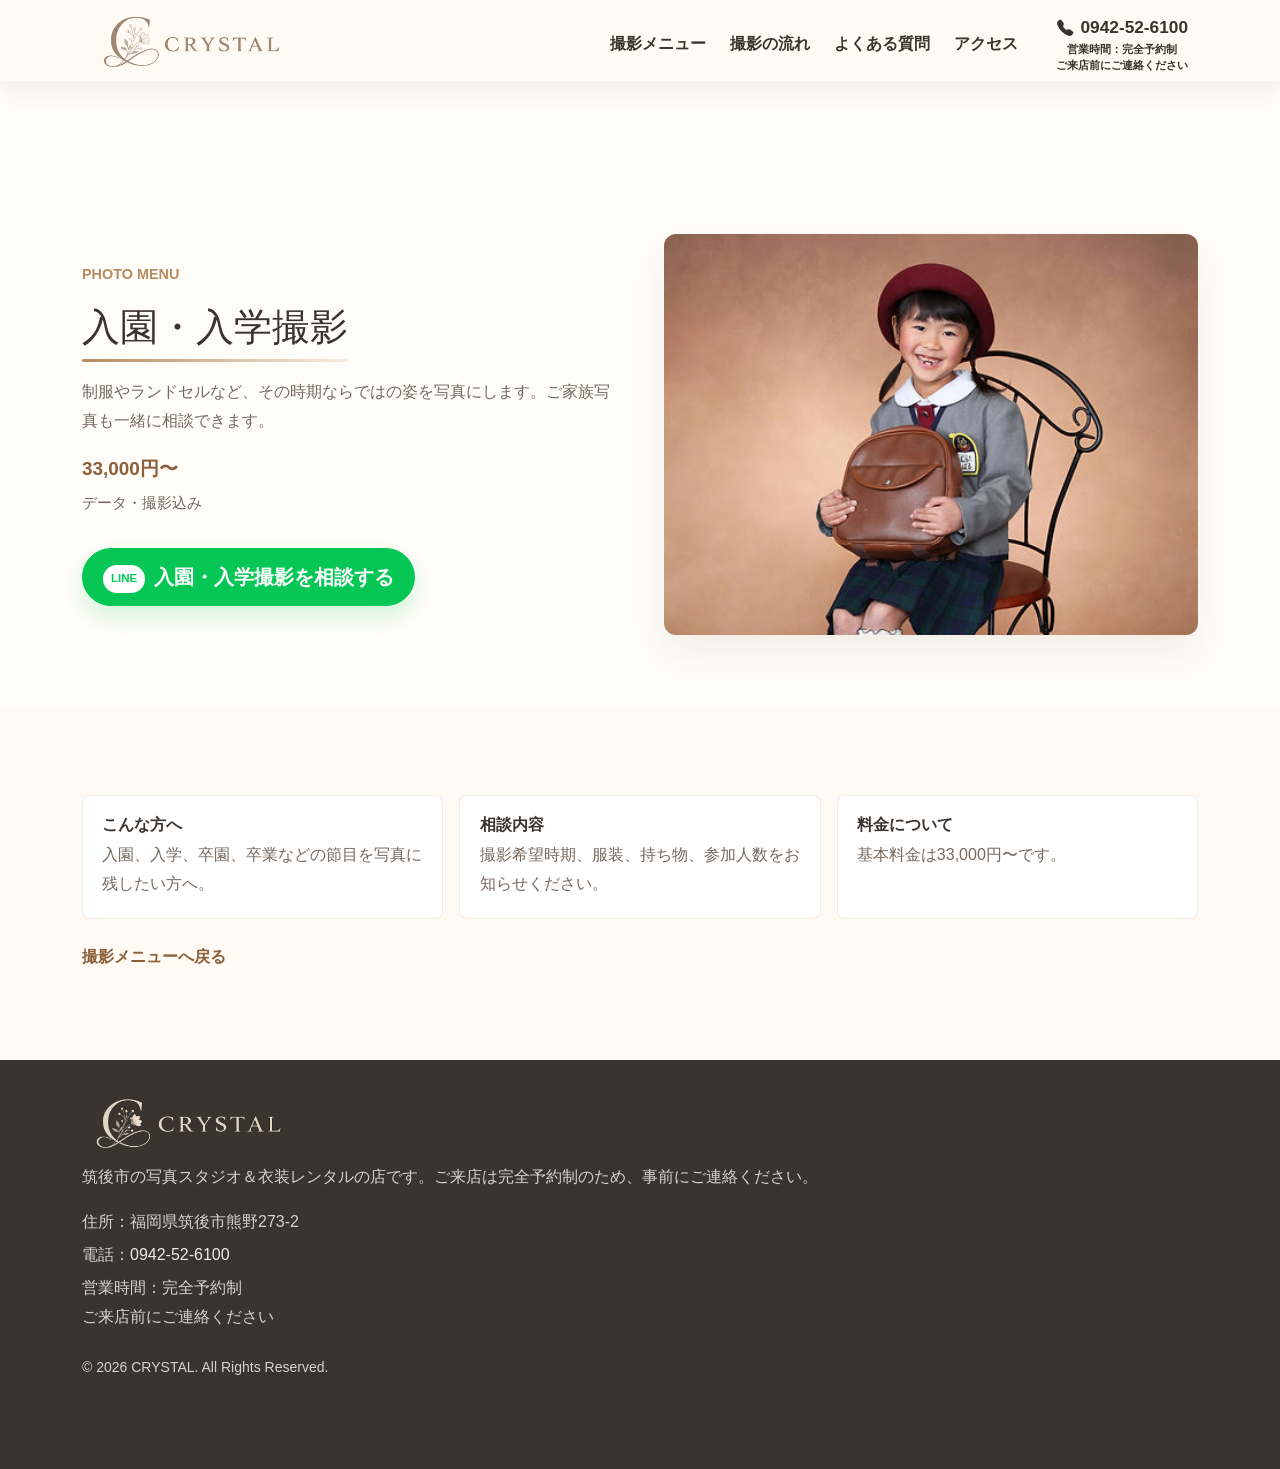
==== entrance.html @ 39756f10 "撮影メニュー子ページとナビゲーションを追加 撮影メニュー7種の仮子ページを追加し、各ページにフッターを設置。  PCでは撮影メニューhover時にサブメニューを表示し、別nav hoverまで表示を維" ====
<!doctype html>
<html lang="ja">

<head>
  <meta charset="utf-8">
  <meta name="viewport" content="width=device-width, initial-scale=1">
  <title>入園・入学撮影｜CRYSTAL</title>
  <meta name="description" content="CRYSTALの入園・入学撮影ページです。制服やランドセル姿の記念撮影についてLINEから相談できます。">
  <link rel="icon" type="image/png" href="images/favicon.png">
  <link rel="apple-touch-icon" href="images/favicon.png">
  <link href="https://cdn.jsdelivr.net/npm/bootstrap@5.3.3/dist/css/bootstrap.min.css" rel="stylesheet">
  <link href="https://cdn.jsdelivr.net/npm/bootstrap-icons@1.11.3/font/bootstrap-icons.min.css" rel="stylesheet">
  <link href="css/style.css" rel="stylesheet">
</head>

<body id="top">
  <header class="sticky-top">
    <nav class="navbar navbar-expand-lg" aria-label="主要ナビゲーション">
      <div class="container">
        <a class="navbar-brand" href="index.html#top" aria-label="CRYSTAL TOP">
          <img class="site-logo site-logo-header" src="images/header_logo.png" alt="CRYSTAL">
        </a>
        <button class="navbar-toggler" type="button" data-bs-target="#mainNav" aria-controls="mainNav"
          aria-expanded="false" aria-label="ナビゲーションを開く">
          <span class="navbar-toggler-icon"></span>
        </button>
        <div class="collapse navbar-collapse" id="mainNav">
          <ul class="navbar-nav ms-auto align-items-lg-center gap-lg-2">
            <li class="nav-item nav-has-submenu">
              <a class="nav-link nav-submenu-toggle" href="index.html#menu" aria-haspopup="true" aria-expanded="false"
                aria-controls="photoMenuSubnav"><span class="nav-submenu-icon" aria-hidden="true">▶︎</span>撮影メニュー</a>
              <ul class="nav-submenu" id="photoMenuSubnav" aria-label="撮影メニュー詳細">
                <li><a href="shichigosan.html">七五三</a></li>
                <li><a href="seijin.html">成人式</a></li>
                <li><a href="family.html">家族写真</a></li>
                <li><a href="maternity-newborn.html">マタニティ・ニューボーン</a></li>
                <li><a href="omiyamairi.html">お宮参り</a></li>
                <li><a href="entrance.html">入園・入学</a></li>
                <li><a href="profile.html">プロフィール</a></li>
              </ul>
            </li>
            <li class="nav-item"><a class="nav-link" href="index.html#flow">撮影の流れ</a></li>
            <li class="nav-item"><a class="nav-link" href="index.html#faq">よくある質問</a></li>
            <li class="nav-item"><a class="nav-link" href="index.html#access">アクセス</a></li>
            <li class="nav-item nav-mobile-cta nav-instagram"><a class="nav-link mobile-nav-button" href="https://www.instagram.com/"
                target="_blank" rel="noopener"><i class="bi bi-instagram" aria-hidden="true"></i><span
                  class="fixed-cta-text"><span class="fixed-cta-label">インスタグラム</span><span
                    class="fixed-cta-action">フォローする</span></span></a></li>
            <li class="nav-item nav-mobile-cta nav-line"><a class="nav-link mobile-nav-button"
                href="https://line.me/R/ti/p/@sample" target="_blank" rel="noopener"><i class="bi bi-line"
                  aria-hidden="true"></i><span class="fixed-cta-text"><span class="fixed-cta-label">LINE</span><span
                    class="fixed-cta-action">チャットで相談する</span></span></a></li>
            <li class="nav-item nav-phone-wrap">
              <a class="nav-link nav-phone" href="tel:0942526100"><i class="bi bi-telephone-fill phone-icon"
                  aria-hidden="true"></i>0942-52-6100</a>
              <span class="nav-hours">営業時間：完全予約制<br>ご来店前にご連絡ください</span>
            </li>
          </ul>
        </div>
      </div>
    </nav>
  </header>
  <main><section class="page-hero"><div class="container"><div class="row g-5 align-items-center"><div class="col-lg-6"><p class="eyebrow">PHOTO MENU</p><h1 class="section-title">入園・入学撮影</h1><p class="lead-text">制服やランドセルなど、その時期ならではの姿を写真にします。ご家族写真も一緒に相談できます。</p><p class="plan-price">33,000円〜</p><p class="plan-note">データ・撮影込み</p><a class="btn btn-line btn-lg mt-3" href="https://line.me/R/ti/p/@sample" target="_blank" rel="noopener"><span class="line-mark">LINE</span>入園・入学撮影を相談する</a></div><div class="col-lg-6"><img class="page-hero-image" src="images/入学.jpg" alt="入園・入学撮影のイメージ" loading="eager"></div></div></div></section><section class="section"><div class="container"><div class="page-summary"><article class="page-summary-card"><h2>こんな方へ</h2><p>入園、入学、卒園、卒業などの節目を写真に残したい方へ。</p></article><article class="page-summary-card"><h2>相談内容</h2><p>撮影希望時期、服装、持ち物、参加人数をお知らせください。</p></article><article class="page-summary-card"><h2>料金について</h2><p>基本料金は33,000円〜です。</p></article></div><a class="page-back-link" href="index.html#menu">撮影メニューへ戻る</a></div></section></main>
  <footer class="footer" aria-labelledby="footer-heading">
    <div class="container">
      <div class="footer-info">
        <h2 id="footer-heading" class="h3 footer-brand"><img class="site-logo site-logo-footer" src="images/footer_logo.png" alt="CRYSTAL"></h2>
        <p>筑後市の写真スタジオ＆衣装レンタルの店です。ご来店は完全予約制のため、事前にご連絡ください。</p>
        <p class="mb-1">住所：福岡県筑後市熊野273-2</p>
        <p class="mb-1">電話：<a href="tel:0942526100">0942-52-6100</a></p>
        <p class="mb-0">営業時間：完全予約制<br>ご来店前にご連絡ください</p>
      </div>
      <p class="small mt-4 mb-0">&copy; 2026 CRYSTAL. All Rights Reserved.</p>
    </div>
  </footer>
  <script src="https://cdn.jsdelivr.net/npm/bootstrap@5.3.3/dist/js/bootstrap.bundle.min.js"></script><script src="js/main.js"></script>
</body>

</html>
---- css/style.css ----
:root {
  --base: #fffaf3;
  --paper: #fff;
  --ink: #3b332d;
  --muted: #74695f;
  --line: #06c755;
  --line-hover: #05b54d;
  --instagram: linear-gradient(135deg, #f58529, #dd2a7b 48%, #8134af 78%, #515bd4);
  --sand: #eadfcf;
  --accent: #b88a5f
}

* {
  box-sizing: border-box
}

html {
  scroll-behavior: smooth;
  overflow-x: hidden
}

body {
  margin: 0;
  background: var(--base);
  color: var(--ink);
  font-family: -apple-system, BlinkMacSystemFont, "Hiragino Kaku Gothic ProN", "Yu Gothic", Meiryo, sans-serif;
  line-height: 1.8;
  overflow-x: hidden
}

a {
  color: inherit;
  text-decoration: none
}

img {
  max-width: 100%;
  display: block
}

.mt-6 {
  margin-top: 5rem;
}

.mt-7 {
  margin-top: 9rem;
}

.navbar {
  position: relative;
  z-index: 1051;
  background: rgba(255, 250, 243, .94);
  backdrop-filter: blur(10px);
  padding-top: 1rem
}

header.sticky-top {
  position: fixed;
  top: var(--header-offset, 0px);
  left: 0;
  right: 0;
  width: 100%;
  z-index: 1050;
  transition: top .12s linear
}

main {
  padding-top: var(--header-height, 73px)
}

.navbar>.container {
  padding-right: 12px
}

.navbar-brand {
  font-family: Georgia, serif;
  font-size: 1.8rem;
  color: var(--ink)
}

.navbar-toggler {
  position: relative;
  flex: 0 0 44px;
  width: 44px;
  height: 44px;
  margin-right: 0;
  padding: 0;
  border: 1px solid rgba(184, 138, 95, .28);
  border-radius: 8px
}

.navbar-toggler:focus {
  box-shadow: none
}

.navbar-toggler-icon {
  position: absolute;
  inset: 0;
  margin: auto;
  width: 22px;
  height: 2px;
  background: var(--ink);
  background-image: none;
  border-radius: 999px;
  transition: background .2s ease
}

.navbar-toggler-icon::before,
.navbar-toggler-icon::after {
  content: "";
  position: absolute;
  left: 0;
  width: 22px;
  height: 2px;
  background: var(--ink);
  border-radius: 999px;
  transition: transform .2s ease, top .2s ease
}

.navbar-toggler-icon::before {
  top: -7px
}

.navbar-toggler-icon::after {
  top: 7px
}

.navbar-toggler[aria-expanded="true"] .navbar-toggler-icon {
  background: transparent
}

.navbar-toggler[aria-expanded="true"] .navbar-toggler-icon::before {
  top: 0;
  transform: rotate(45deg)
}

.navbar-toggler[aria-expanded="true"] .navbar-toggler-icon::after {
  top: 0;
  transform: rotate(-45deg)
}

.nav-link {
  position: relative;
  color: var(--muted);
  font-weight: 600
}

.nav-link::after {
  content: "";
  position: absolute;
  left: .5rem;
  right: .5rem;
  bottom: .25rem;
  height: 2px;
  background: var(--accent);
  border-radius: 999px;
  transform: scaleX(0);
  transform-origin: left;
  transition: transform .2s ease
}

.nav-link:hover {
  color: var(--accent)
}

.nav-link:hover::after,
.nav-link:focus-visible::after {
  transform: scaleX(1)
}

.btn-line {
  background: var(--line);
  border-color: var(--line);
  color: #fff;
  font-weight: 700;
  border-radius: 999px;
  padding: .8rem 1.25rem;
  box-shadow: 0 10px 24px rgba(6, 199, 85, .18)
}

.btn-line:hover {
  background: #05b54d;
  border-color: #05b54d;
  color: #fff
}

.line-mark {
  display: inline-grid;
  place-items: center;
  min-width: 2.45rem;
  min-height: 1.75rem;
  margin-right: .55rem;
  padding: .18rem .5rem;
  border-radius: 999px;
  background: #fff;
  color: var(--line);
  font-size: .72rem;
  line-height: 1;
  font-weight: 800;
  vertical-align: middle
}

.hero {
  position: relative;
  height: calc(100svh - 73px);
  min-height: 640px;
  background: #ddd;
  overflow: hidden
}

.hero .carousel,
.hero .carousel-inner,
.hero .carousel-item {
  height: 100%
}

.hero .carousel-fade .carousel-item {
  transition: opacity 1.15s ease-in-out
}

.hero img {
  display: block;
  width: 100%;
  height: 100%;
  object-fit: cover;
  object-position: center center
}

.hero img.hero-image-01 {
  object-position: center 32%
}

.hero img.hero-image-02 {
  object-position: center 22%
}

.hero img.hero-image-03 {
  object-position: center 12%
}

.hero::after {
  content: "";
  position: absolute;
  inset: 0;
  background: linear-gradient(90deg, rgba(59, 51, 45, .58), rgba(59, 51, 45, .18) 58%, rgba(59, 51, 45, .08));
  z-index: 1;
  pointer-events: none
}

.hero-copy {
  position: absolute;
  inset: 0;
  z-index: 2;
  display: flex;
  align-items: center;
  pointer-events: none
}

.hero-control {
  z-index: 3;
  width: 10%;
  opacity: .72
}

.hero-control:hover {
  opacity: 1
}

.hero-control .carousel-control-prev-icon,
.hero-control .carousel-control-next-icon {
  width: 2.7rem;
  height: 2.7rem;
  padding: 1.25rem;
  border-radius: 50%;
  background-color: rgba(59, 51, 45, .38);
  background-size: 48%
}

.carousel-indicators {
  z-index: 3;
  margin-bottom: 1.4rem
}

.carousel-indicators [data-bs-target] {
  width: 2.1rem;
  height: .22rem;
  border: 0;
  border-radius: 999px;
  background-color: #fff;
  opacity: .55
}

.carousel-indicators .active {
  opacity: 1
}

.eyebrow {
  color: var(--accent);
  font-size: .9rem;
  font-weight: 800
}

.hero .eyebrow {
  color: #f4dcc4
}

.hero-eyebrow-sp {
  display: none
}

.hero h1 {
  max-width: 720px;
  color: #fff;
  font-size: clamp(2rem, 4.2vw, 4.4rem);
  line-height: 1.25;
  font-weight: 700
}

.hero p {
  max-width: 620px;
  color: #fff;
  font-size: 1.05rem
}

.section {
  padding: 88px 0
}

.section-title {
  position: relative;
  display: inline-block;
  padding-bottom: .58rem;
  font-size: clamp(1.75rem, 3vw, 2.55rem);
  line-height: 1.35;
  margin: 0 0 1rem
}

.section-title::after {
  content: "";
  position: absolute;
  left: 0;
  right: 0;
  bottom: 0;
  height: 3px;
  background: linear-gradient(90deg, var(--accent), rgba(184, 138, 95, .14));
  border-radius: 999px
}

.lead-text {
  color: var(--muted);
}

.soft-band {
  background: #fffdf8
}

.card-soft {
  height: 100%;
  background: var(--paper);
  border: 1px solid rgba(184, 138, 95, .18);
  border-radius: 8px;
  box-shadow: 0 14px 32px rgba(80, 58, 38, .06);
  overflow: hidden
}

.menu-card img {
  width: 100%;
  height: 210px;
  object-fit: cover;
  object-position: top center
}

.menu-card img.img-position-center {
  object-position: center center
}

.menu-card .card-body {
  padding: 1.4rem
}

.menu-card h3 {
  position: relative;
  display: inline-block;
  font-size: 1.15rem;
  margin-bottom: .9rem;
  padding-bottom: .32rem;
  font-weight: 800
}

.menu-card h3::after {
  content: "";
  position: absolute;
  left: 0;
  right: 0;
  bottom: 0;
  height: 3px;
  background: linear-gradient(90deg, var(--accent), rgba(184, 138, 95, .18));
  border-radius: 999px
}

.plan-name {
  margin: .15rem 0 .3rem;
  color: var(--ink);
  font-weight: 800
}

.plan-price {
  margin: 0 0 .25rem;
  color: #8a5f39;
  font-size: 1.18rem;
  font-weight: 800
}

.plan-note {
  margin: 0 0 1rem;
  color: var(--muted);
  font-size: .92rem
}

.menu-detail-link {
  display: inline-flex;
  align-items: center;
  justify-content: center;
  width: fit-content;
  min-height: 42px;
  margin-top: auto;
  padding: .55rem 1.05rem;
  border: 1px solid rgba(184, 138, 95, .36);
  border-radius: 999px;
  color: #8a5f39;
  font-size: .88rem;
  font-weight: 800;
  transition: transform .32s ease, background .32s ease, color .32s ease
}

.menu-detail-link:hover {
  background: var(--accent);
  color: #fff;
  transform: scale(1.04)
}

.page-hero {
  padding: calc(var(--header-height, 73px) + 72px) 0 72px;
  background: #fffdf8
}

.page-hero .eyebrow {
  margin-bottom: .8rem
}

.page-hero-image {
  width: 100%;
  aspect-ratio: 4/3;
  border-radius: 12px;
  object-fit: cover;
  object-position: top center;
  box-shadow: 0 18px 42px rgba(80, 58, 38, .08)
}

.page-summary {
  display: grid;
  grid-template-columns: repeat(3, minmax(0, 1fr));
  gap: 1rem
}

.page-summary-card {
  padding: 1.2rem;
  background: #fff;
  border: 1px solid rgba(184, 138, 95, .16);
  border-radius: 8px
}

.page-summary-card h2,
.page-summary-card h3 {
  margin-bottom: .45rem;
  font-size: 1rem;
  font-weight: 800
}

.page-summary-card p {
  margin-bottom: 0;
  color: var(--muted)
}

.page-back-link {
  display: inline-flex;
  margin-top: 1.5rem;
  color: #8a5f39;
  font-weight: 800
}

.studio-photo {
  width: 100%;
  height: auto;
  min-height: 0;
  aspect-ratio: 4/3;
  object-fit: cover;
  object-position: bottom center;
  border-radius: 8px
}


.about-copy p {
  margin-bottom: 1rem
}

.about-icons {
  display: grid;
  grid-template-columns: repeat(4, minmax(0, 1fr));
  gap: .95rem;
  width: min(100%, 620px);
  margin: 1.7rem auto 0;
  transform: translateX(-1.15rem)
}

.about-icons img {
  width: 100%;
  height: auto;
  object-fit: contain
}

.about-visual {
  position: relative;
  width: calc(100% + 1.15rem);
  margin: 0 0 0 -1.15rem;
  padding: 1.15rem 0 0;
  border: 2px solid rgba(126, 154, 137, .34);
  border-radius: 18px;
  background: rgba(255, 253, 248, .82)
}


.about-visual-frame {
  position: relative;
  z-index: 1;
  width: 100%;
  margin-top: 0;
  margin-bottom: -1.15rem;
  margin-left: -1.15rem;
  overflow: hidden;
  border-radius: 14px;
  background: #fffdf8;
  box-shadow: 0 18px 42px rgba(80, 58, 38, .08)
}

.about-visual-stripe {
  height: clamp(44px, 7vw, 78px);
  background: repeating-linear-gradient(135deg, rgba(255, 184, 162, .42) 0 18px, rgba(255, 250, 243, .86) 18px 38px)
}

.about-building-photo {
  position: relative;
  min-height: clamp(280px, 30vw, 420px);
  background: #6f4f3c
}

.about-building-photo img {
  width: 100%;
  height: clamp(280px, 30vw, 420px);
  object-fit: cover;
  object-position: center;
  border: 0
}

.about-visual-copy {
  margin: 0;
  color: rgba(255, 250, 194, .9);
  font-family: Georgia, "Times New Roman", serif;
  font-size: clamp(1.35rem, 2.2vw, 2.35rem);
  font-style: italic;
  line-height: 1.28;
  text-align: left;
  text-shadow: 0 2px 18px rgba(59, 51, 45, .18)
}

.feature-card h3 {
  font-size: 1.12rem;
  font-weight: 800
}

.feature-card p {
  margin-bottom: 0;
  color: var(--muted)
}

.feature-grid {
  display: grid;
  grid-template-columns: repeat(4, minmax(0, 1fr));
  gap: 1.25rem
}

.feature-card {
  position: relative;
  min-height: 100%;
  padding: 1.5rem;
  overflow: hidden
}

.feature-number {
  display: block;
  margin-bottom: .65rem;
  color: rgba(184, 138, 95, .42);
  font-family: Georgia, serif;
  font-size: 2.6rem;
  font-weight: 700;
  line-height: 1
}

@media (max-width:1199.98px) {
  .feature-grid {
    grid-template-columns: repeat(2, minmax(0, 1fr))
  }
}

@media (max-width:767.98px) {
  .feature-grid {
    grid-template-columns: 1fr
  }

  .about-icons {
    grid-template-columns: repeat(2, minmax(0, 1fr));
    width: min(100%, 420px);
    transform: none
  }

  .about-visual {
    width: 100%;
    margin-right: auto;
    margin-left: auto;
    padding: 0;
    border: 0;
    background: transparent;
    overflow: visible
  }

  .about-visual::after {
    display: none
  }

  .about-visual-frame {
    width: 100%;
    margin-top: 0;
    margin-right: auto;
    margin-bottom: 0;
    margin-left: auto
  }


  .about-building-photo {
    min-height: 300px
  }
}

.fact-list {
  margin: 1.5rem 0 0;
  padding: 0;
  list-style: none
}

.fact-list li {
  padding: .7rem 0;
  border-bottom: 1px solid rgba(184, 138, 95, .18);
  color: var(--muted)
}

.line-section {
  background: #eaf8ec;
  border-top: 1px solid rgba(6, 199, 85, .13);
  border-bottom: 1px solid rgba(6, 199, 85, .13)
}

.footer {
  padding: 56px 0 88px;
  background: #3b332d;
  color: #fff
}

.footer p,
.footer a {
  color: rgba(255, 255, 255, .78)
}

.footer-links {
  display: flex;
  gap: 1rem;
  flex-wrap: wrap
}

.fixed-line {
  position: fixed;
  right: 18px;
  bottom: 18px;
  z-index: 1040;
  display: inline-flex;
  align-items: center;
  min-height: 56px;
  padding: .85rem 1.05rem;
  background: var(--line);
  color: #fff;
  border-radius: 999px;
  font-weight: 800;
  box-shadow: 0 12px 28px rgba(0, 0, 0, .2)
}

.fixed-line:hover {
  color: #fff;
  background: var(--line-hover)
}

.fade-up {
  opacity: 0;
  transform: translateY(28px);
  transition: opacity .9s ease, transform .9s ease;
  transition-delay: var(--fade-delay, 0ms);
  will-change: opacity, transform
}

.fade-up.is-visible {
  opacity: 1;
  transform: none
}

.modal-content {
  background: #fffaf3;
  border: 0;
  border-radius: 8px
}

.modal-header {
  justify-content: flex-end;
  border-bottom: 0;
  padding: .75rem .75rem 0
}

.modal-body {
  padding: 1rem
}

.modal-body img {
  width: 100%;
  max-height: 78vh;
  object-fit: contain;
  border-radius: 6px
}

@media (prefers-reduced-motion:reduce) {
  .fade-up {
    opacity: 1;
    transform: none;
    transition: none
  }

  .hero .carousel-fade .carousel-item {
    transition: none
  }
}

@media (max-width:767.98px) {
  .navbar>.container {
    padding-right: 12px;
    padding-left: 12px
  }

  .nav-link::after {
    left: 0;
    right: 0;
    bottom: .15rem
  }

  .hero {
    height: calc(100svh - 69px);
    min-height: 560px
  }

  .hero::after {
    background: linear-gradient(180deg, rgba(59, 51, 45, .24), rgba(59, 51, 45, .66))
  }

  .hero-copy {
    align-items: flex-end;
    padding-bottom: 5.5rem
  }

  .hero-eyebrow-pc {
    display: none
  }

  .hero-eyebrow-sp {
    display: inline
  }

  .hero-control {
    width: 16%;
    align-items: flex-end;
    padding-bottom: 1rem
  }

  .hero-control .carousel-control-prev-icon,
  .hero-control .carousel-control-next-icon {
    width: 2.2rem;
    height: 2.2rem
  }

  .section {
    padding: 64px 0
  }

  .menu-card img {
    height: 185px
  }

  .studio-photo {
    aspect-ratio: 1/1
  }

  .fixed-line {
    right: 12px;
    bottom: 12px;
    min-height: 52px;
    padding: .75rem .95rem;
    font-size: .92rem
  }

  .navbar-brand {
    font-size: 1.55rem
  }
}

.hero .carousel-fade .carousel-item {
  transition: opacity 1.25s ease-in-out
}

.scroll-cue {
  position: absolute;
  right: 2rem;
  bottom: 3rem;
  left: auto;
  z-index: 4;
  display: inline-flex;
  align-items: center;
  gap: .45rem;
  width: auto;
  height: auto;
  border: 0;
  border-radius: 0;
  color: #fff;
  background: transparent;
  font-size: .78rem;
  font-weight: 800;
  letter-spacing: .08em;
  text-transform: uppercase;
  transform: none;
  animation: scrollCue 1.6s ease-in-out infinite
}

.scroll-cue span {
  display: block;
  width: 12px;
  height: 12px;
  border-right: 2px solid currentColor;
  border-bottom: 2px solid currentColor;
  transform: translateY(-3px) rotate(45deg)
}

@keyframes scrollCue {

  0%,
  100% {
    transform: translateY(0)
  }

  50% {
    transform: translateY(8px)
  }
}

.top-cue {
  position: fixed;
  right: 2rem;
  bottom: 2rem;
  z-index: 1035;
  display: inline-flex;
  align-items: center;
  gap: .45rem;
  color: var(--ink);
  background: rgba(255, 250, 243, .92);
  border: 1px solid rgba(184, 138, 95, .24);
  border-radius: 999px;
  padding: .55rem .85rem;
  font-size: .78rem;
  font-weight: 800;
  letter-spacing: .08em;
  opacity: 0;
  pointer-events: none;
  transform: translateY(10px);
  transition: opacity .25s ease, transform .25s ease
}

.top-cue.is-visible {
  opacity: 1;
  pointer-events: auto;
  transform: none
}

.top-cue span {
  display: block;
  width: 10px;
  height: 10px;
  border-left: 2px solid currentColor;
  border-top: 2px solid currentColor;
  transform: translateY(2px) rotate(45deg)
}

.fixed-line {
  bottom: 104px
}

.fixed-line,
.top-cue {
  transition: opacity .25s ease, transform .25s ease, background .2s ease
}

.fixed-line:hover,
.top-cue:hover {
  transform: scale(1.045)
}

.navbar-brand {
  display: inline-flex;
  align-items: center;
  gap: .55rem;
  overflow: visible
}

.site-logo {
  display: block;
  width: auto;
  object-fit: contain;
  transform: scale(3.8);
  transform-origin: left center
}

.site-logo-header,
.site-logo-footer {
  height: 38px
}

.brand-mark {
  display: inline-grid;
  place-items: center;
  width: 38px;
  height: 38px;
  border: 1px solid rgba(184, 138, 95, .35);
  border-radius: 50%;
  background: #fffdf8;
  color: #8a5f39;
  font-family: Georgia, serif;
  font-size: 1.25rem;
  font-weight: 700
}

.nav-phone-wrap {
  display: flex;
  flex-direction: column;
  align-items: center;
  justify-content: center;
  margin-left: .75rem;
  min-width: 152px;
  text-align: center
}

.nav-phone {
  display: flex;
  align-items: center;
  justify-content: center;
  gap: .38rem;
  color: #7a5636 !important;
  font-size: 1.08rem;
  font-weight: 900;
  line-height: 1.15;
  padding-top: .15rem;
  padding-bottom: .08rem
}

.nav-phone::after,
.nav-phone:hover::after,
.nav-phone:focus-visible::after {
  display: none;
  transform: none
}

.nav-phone:hover {
  color: #7a5636 !important
}

.phone-icon {
  font-size: 1rem
}

.nav-hours {
  display: block;
  width: 100%;
  margin-top: .16rem;
  color: var(--muted);
  font-size: .68rem;
  font-weight: 700;
  line-height: 1.42;
  white-space: nowrap
}

.nav-mobile-cta {
  display: none
}

.mobile-nav-button {
  display: inline-flex;
  align-items: center;
  justify-content: center;
  gap: .45rem
}

.nav-lock {
  overflow: hidden
}

.flow-stage {
  position: relative;
  max-width: 1320px;
  margin: 2.55rem auto 0
}

.flow-path {
  position: relative;
  display: grid;
  grid-template-columns: repeat(2, minmax(0, 1fr));
  grid-template-rows: repeat(3, minmax(0, auto));
  gap: 2.15rem 4.6rem;
  max-width: 980px;
  margin: 0 auto
}

#flow {
  background: #fffaf3
}

.flow-bg-collage {
  position: absolute;
  inset: 0;
  z-index: 0;
  overflow: hidden;
  pointer-events: none
}

.flow-bg-collage span {
  position: absolute;
  display: block;
  width: clamp(165px, 20vw, 260px);
  aspect-ratio: 4/3;
  border: 0;
  border-radius: 18px;
  background-color: transparent;
  background-position: center;
  background-size: contain;
  background-repeat: no-repeat;
  box-shadow: 0 18px 42px rgba(80, 58, 38, .1);
  opacity: .22;
  filter: saturate(.88)
}

.flow-bg-collage span:nth-child(1) {
  left: 39%;
  top: 1%;
  background-image: url("../images/撮影の流れ.avif");
  transform: rotate(-7deg)
}

.flow-bg-collage span:nth-child(2) {
  left: 65%;
  top: 14%;
  background-image: url("../images/撮影の流れ7.avif");
  transform: rotate(5deg)
}

.flow-bg-collage span:nth-child(3) {
  left: 79%;
  top: 55%;
  background-image: url("../images/撮影の流れ3.avif");
  transform: rotate(-4deg)
}

.flow-bg-collage span:nth-child(4) {
  left: 12%;
  top: 48%;
  background-image: url("../images/撮影の流れ4.avif");
  transform: rotate(6deg)
}

.flow-bg-collage span:nth-child(5) {
  left: 0%;
  top: 25%;
  background-image: url("../images/撮影の流れ5.avif");
  transform: rotate(3deg)
}

.flow-bg-collage span:nth-child(6) {
  left: 38%;
  bottom: 2%;
  background-image: url("../images/撮影の流れ6.avif");
  transform: rotate(-6deg)
}

.flow-bg-collage span:nth-child(7) {
  left: 65%;
  bottom: 2%;
  background-image: url("../images/撮影の流れ2.avif");
  transform: rotate(8deg)
}

.flow-bg-collage span:nth-child(8) {
  left: 40%;
  top: 40%;
  background-image: url("../images/撮影の流れ9.avif");
  transform: rotate(4deg)
}

.flow-bg-collage span:nth-child(9) {
  left: 0%;
  bottom: 3%;
  background-image: url("../images/撮影の流れ.avif");
  transform: rotate(-5deg)
}

.flow-node {
  position: relative;
  z-index: 1;
  width: min(100%, 340px)
}

.flow-node-step1 {
  grid-column: 1;
  grid-row: 1;
  justify-self: start
}

.flow-node-step2 {
  grid-column: 2;
  grid-row: 2;
  justify-self: end
}

.flow-node-step3 {
  grid-column: 1;
  grid-row: 3;
  justify-self: start
}

.flow-card {
  position: relative;
  display: flex;
  flex-direction: column;
  justify-content: center;
  width: 100%;
  aspect-ratio: 1;
  padding: 2rem;
  background: #fffdf8;
  border: 1px solid rgba(184, 138, 95, .18);
  border-radius: 50%;
  box-shadow: 0 16px 36px rgba(74, 52, 34, .08);
  text-align: center
}

.flow-step {
  position: absolute;
  top: 2rem;
  left: 50%;
  display: inline-flex;
  align-items: center;
  justify-content: center;
  gap: .5rem;
  margin: 0;
  padding: 0;
  color: #7a5636;
  background: transparent;
  font-size: .78rem;
  font-weight: 800;
  letter-spacing: .12em;
  transform: translateX(-50%)
}

.flow-step-label {
  position: relative;
  display: inline-block;
  padding-bottom: .18rem
}

.flow-step-label::after {
  content: "";
  position: absolute;
  left: 0;
  right: 0;
  bottom: 0;
  height: 2px;
  background: rgba(184, 138, 95, .55);
  border-radius: 999px
}

.flow-step-number {
  color: var(--ink);
  font-size: 1.18rem;
  font-weight: 900;
  letter-spacing: .04em;
  line-height: 1
}

.flow-card h3 {
  margin: 0 0 .55rem;
  color: var(--ink);
  font-size: 1.12rem;
  font-weight: 800;
  text-decoration: underline;
  text-decoration-color: rgba(184, 138, 95, .42);
  text-underline-offset: .32em
}

.flow-card p {
  margin: 0;
  color: var(--muted);
  line-height: 1.85
}

.flow-arrow {
  display: none
}

.flow-arrow::after {
  content: "";
  position: absolute;
  right: -2px;
  top: -6px;
  width: 10px;
  height: 10px;
  border-top: 2px solid rgba(184, 138, 95, .64);
  border-right: 2px solid rgba(184, 138, 95, .64);
  transform: rotate(45deg)
}

.flow-arrow-1 {
  left: 38%;
  top: 33%;
  transform: rotate(31deg)
}

.flow-arrow-2 {
  left: 50%;
  top: 63%;
  transform: rotate(149deg)
}

.access-layout {
  align-items: stretch;
  margin-top: 2rem
}

.access-list {
  margin: 0;
  padding: 0;
  border-top: 1px solid rgba(184, 138, 95, .2)
}

.access-list div {
  display: grid;
  grid-template-columns: 9rem 1fr;
  gap: 1rem;
  padding: 1rem 0;
  border-bottom: 1px solid rgba(184, 138, 95, .2)
}

.access-list dt {
  margin: 0;
  color: var(--ink);
  font-weight: 800
}

.access-list dd {
  margin: 0;
  color: var(--muted)
}

.access-list a {
  color: #7a5636;
  font-weight: 400
}

.map-embed {
  width: 100%;
  height: 100%;
  min-height: 360px;
  border: 0;
  border-radius: 8px;
  filter: saturate(.9)
}

.menu-carousel {
  position: relative;
  margin-top: 1.5rem;
  padding: 0 3.35rem
}

.menu-track {
  display: flex;
  gap: 1.5rem;
  overflow-x: auto;
  scroll-behavior: smooth;
  scroll-snap-type: x mandatory;
  padding: .25rem .1rem 1rem;
  scrollbar-width: none
}

.menu-track::-webkit-scrollbar {
  display: none
}

.menu-slide {
  flex: 0 0 calc((100% - 4.5rem)/4);
  scroll-snap-align: start
}

.menu-card {
  display: flex;
  flex-direction: column;
  transition: transform .24s ease, box-shadow .24s ease
}

.menu-card:hover {
  transform: none;
  box-shadow: 0 14px 32px rgba(80, 58, 38, .06)
}

.menu-card .card-body {
  display: flex;
  flex: 1;
  flex-direction: column
}

.menu-card .card-body>p:first-of-type {
  min-height: 5.6rem
}

.menu-nav {
  position: absolute;
  top: 50%;
  z-index: 2;
  display: grid;
  place-items: center;
  width: 44px;
  height: 44px;
  padding: 0 0 .18rem;
  border: 1px solid rgba(184, 138, 95, .35);
  border-radius: 50%;
  background: #fffaf3;
  color: var(--ink);
  font-family: Georgia, serif;
  font-size: 1.85rem;
  line-height: 0;
  box-shadow: 0 10px 24px rgba(80, 58, 38, .08);
  transform: translateY(-50%)
}

.menu-nav:hover:not(:disabled) {
  background: #f4eadf
}

.menu-nav:disabled {
  opacity: .35;
  cursor: not-allowed;
  box-shadow: none
}

@media (hover:none) {
  .menu-nav:hover:not(:disabled),
  .menu-nav:focus,
  .menu-nav:active {
    background: #fffaf3;
    color: var(--ink)
  }
}

.menu-nav.prev {
  left: 0
}

.menu-nav.next {
  right: 0
}

.footer-info a {
  color: rgba(255, 255, 255, .9)
}

@media (max-width:991.98px) {
  .menu-slide {
    flex-basis: calc((100% - 1.5rem)/2)
  }

  #mainNav {
    display: block;
    position: fixed;
    top: calc(var(--header-offset, 0px) + var(--header-height, 72px));
    right: 0;
    bottom: 0;
    left: 0;
    z-index: 1050;
    width: 100%;
    height: calc(100dvh - var(--header-offset, 0px) - var(--header-height, 72px));
    padding: 1.25rem 1.15rem 2rem;
    background: #fffaf3;
    overflow-y: auto;
    overscroll-behavior: contain;
    -webkit-overflow-scrolling: touch;
    clip-path: inset(0 0 100% 0);
    opacity: 0;
    pointer-events: none;
    transition: clip-path .42s ease, opacity .28s ease
  }

  #mainNav.collapsing {
    display: block;
    height: calc(100dvh - var(--header-offset, 0px) - var(--header-height, 72px)) !important;
    transition: clip-path .42s ease, opacity .28s ease
  }

  #mainNav.nav-opening,
  #mainNav.show {
    clip-path: inset(0);
    opacity: 1;
    pointer-events: auto
  }

  #mainNav .navbar-nav {
    display: grid;
    grid-template-columns: 1fr;
    gap: .35rem .75rem;
    align-items: stretch !important;
    max-width: 560px;
    margin: 0 auto;
    padding: 0
  }

  #mainNav .nav-link:not(.nav-phone),
  #mainNav .nav-submenu a {
    display: flex;
    align-items: center;
    /* justify-content: flex-start; */
    min-height: 42px;
    padding: .62rem 0;
    background: transparent;
    border: 0;
    border-bottom: 1px solid rgba(184, 138, 95, .16);
    border-radius: 0;
    text-align: left
  }

  #mainNav .nav-has-submenu {
    display: block
  }

  #mainNav .nav-submenu {
    position: static;
    min-width: 0;
    max-height: 0;
    margin: 0;
    padding: 0 0 0 .85rem;
    background: transparent;
    border: 0;
    border-radius: 0;
    box-shadow: none;
    opacity: 0;
    overflow: hidden;
    pointer-events: none;
    transform: none;
    transition: max-height .32s ease, margin .32s ease, opacity .24s ease
  }

  #mainNav .nav-has-submenu.is-open .nav-submenu {
    max-height: 340px;
    margin: .15rem 0 .45rem;
    opacity: 1;
    pointer-events: auto
  }

  #mainNav .nav-submenu a {
    min-height: 36px;
    padding: .42rem 0;
    color: var(--muted);
    font-size: .82rem;
    border-bottom: 1px solid rgba(184, 138, 95, .1)
  }

  #mainNav .nav-item:not(.nav-has-submenu):not(.nav-mobile-cta):not(.nav-phone-wrap)>.nav-link::before {
    content: "▶︎";
    display: inline-block;
    width: calc(.72em + .25rem);
    margin-right: .25rem;
    color: transparent;
    font-size: .72em
  }

  #mainNav .nav-link::after {
    display: none
  }

  .nav-mobile-cta {
    display: flex;
    justify-content: center;
    grid-column: auto;
    margin-top: 1rem;
    border-radius: 18px;
    overflow: hidden
  }

  .nav-mobile-cta.nav-instagram {
    grid-column: 1 / -1;
    margin-top: 2.4rem
  }

  .nav-mobile-cta.nav-line {
    grid-column: 1 / -1
  }

  #mainNav .navbar-nav {
    grid-template-columns: 1fr
  }

  #mainNav .nav-item:not(.nav-mobile-cta):not(.nav-phone-wrap) {
    grid-column: 1 / -1
  }

  #mainNav .mobile-nav-button {
    display: inline-flex;
    justify-content: center;
    gap: .55rem;
    width: auto;
    min-width: 230px;
    min-height: 56px;
    padding: .85rem 1.15rem .85rem 1.25rem;
    color: #fff !important;
    border: 0;
    border-radius: 18px;
    font-size: .86rem;
    font-weight: 800;
    line-height: 1.2;
    box-shadow: 0 12px 26px rgba(80, 58, 38, .12)
  }

  #mainNav .nav-mobile-cta.nav-instagram .mobile-nav-button {
    background: var(--instagram) !important
  }

  #mainNav .nav-mobile-cta.nav-line .mobile-nav-button {
    background: var(--line) !important
  }

  #mainNav .mobile-nav-button i {
    display: inline-flex;
    align-items: center;
    justify-content: center;
    flex: 0 0 auto;
    width: 2rem;
    height: 2rem;
    border-radius: 50%;
    background: rgba(255, 255, 255, .92);
    font-size: 1.18rem;
    line-height: 1
  }

  #mainNav .mobile-nav-button .fixed-cta-text {
    display: block;
    flex: 0 0 auto;
    font-size: .88rem;
    line-height: 1.2
  }

  #mainNav .mobile-nav-button .fixed-cta-label {
    display: block;
    font-size: .72rem;
    line-height: 1.1;
    opacity: .92
  }

  #mainNav .mobile-nav-button .fixed-cta-action {
    display: block;
    white-space: nowrap
  }

  .nav-mobile-cta.nav-instagram .mobile-nav-button i {
    color: #dd2a7b
  }

  .nav-mobile-cta.nav-line .mobile-nav-button i {
    color: var(--line)
  }

  .nav-phone-wrap {
    grid-column: 1 / -1;
    min-width: 0;
    margin: 2rem auto 0;
    text-align: center
  }

  .nav-phone {
    justify-content: center;
    font-size: 1.2rem;
    padding-bottom: .12rem
  }

  .nav-hours {
    max-width: 240px;
    margin-top: .18rem;
    white-space: normal;
    text-align: center;
    font-size: .78rem;
    line-height: 1.45
  }
}

@media (max-width:575.98px) {
  .menu-carousel {
    padding: 0 2.9rem
  }

  .menu-slide {
    flex-basis: 100%
  }

  .scroll-cue {
    right: 1rem;
    bottom: 1.1rem
  }

  .top-cue {
    right: 1rem;
    bottom: 1rem
  }

  .fixed-line {
    bottom: 112px
  }

  .hero-copy {
    padding-bottom: 9rem
  }

  .menu-card .card-body>p:first-of-type {
    min-height: auto
  }

  .page-summary {
    grid-template-columns: 1fr
  }
}


.site-lead-bar {
  position: relative;
  z-index: 1052;
  background: rgba(255, 250, 243, .94);
  overflow: hidden
}

.site-lead-bar p {
  margin: 0;
  padding: .42rem 0;
  color: rgba(59, 51, 45, .64);
  font-size: .74rem;
  font-weight: 500;
  line-height: 1.55
}

.navbar {
  border-bottom: 0;
  box-shadow: 0 10px 28px rgba(80, 58, 38, .08)
}

.navbar>.container {
  align-items: flex-end;
  flex-wrap: wrap
}

.navbar-collapse {
  align-items: flex-end
}

.hero {
  height: calc(100vh - var(--header-height, 73px) - var(--lead-height, 0px) + 1px);
  min-height: 0;
  margin-bottom: -1px
}

.navbar-nav .nav-link:not(.nav-phone) {
  color: var(--ink) !important;
  transition: color .42s ease
}

.navbar-nav .nav-link:not(.nav-phone):hover {
  color: var(--accent) !important
}

.navbar-nav .nav-has-submenu.is-open>.nav-link:not(.nav-phone) {
  color: var(--accent) !important
}

.navbar-nav .nav-has-submenu.is-open>.nav-link:not(.nav-phone)::after {
  transform: scaleX(1)
}

.nav-has-submenu {
  position: relative
}

.nav-submenu-icon {
  display: inline-block;
  margin-right: .25rem;
  font-size: .72em;
  transition: transform .24s ease;
  transform-origin: center
}

.nav-has-submenu.is-open .nav-submenu-icon {
  transform: rotate(90deg)
}

.nav-submenu {
  position: absolute;
  top: calc(100% + .45rem);
  left: 50%;
  z-index: 1060;
  min-width: 220px;
  margin: 0;
  padding: .55rem;
  list-style: none;
  background: rgba(255, 250, 243, .98);
  border: 1px solid rgba(184, 138, 95, .16);
  border-radius: 12px;
  box-shadow: 0 18px 38px rgba(80, 58, 38, .12);
  opacity: 0;
  pointer-events: none;
  transform: translate(-50%, 8px);
  transition: opacity .24s ease, transform .24s ease
}

.nav-submenu a {
  display: block;
  padding: .55rem .75rem;
  color: var(--ink);
  border-radius: 8px;
  font-size: .88rem;
  font-weight: 700;
  white-space: nowrap
}

.nav-submenu a:hover,
.nav-submenu a:focus {
  background: #fffdf8;
  color: var(--accent)
}

.nav-has-submenu:hover .nav-submenu,
.nav-has-submenu.is-open .nav-submenu,
.nav-has-submenu:focus-within .nav-submenu {
  opacity: 1;
  pointer-events: auto;
  transform: translate(-50%, 0)
}

@media (min-width: 992px) {
  .nav-submenu-icon {
    display: none;
  }
}

.nav-link::after {
  transition: transform .42s ease
}

.navbar-toggler-icon,
.navbar-toggler-icon::before,
.navbar-toggler-icon::after {
  transition-duration: .42s
}

.menu-card,
.faq-bubble,
.fixed-line,
.fixed-instagram,
.top-cue {
  transition-duration: .42s
}

.fixed-line,
.fixed-instagram,
.top-cue {
  transition: opacity .42s ease, transform .42s ease, background .42s ease
}

.fixed-line,
.fixed-instagram {
  width: 190px;
  justify-content: flex-start
}

.fixed-instagram {
  position: fixed;
  right: 18px;
  bottom: 172px;
  z-index: 1040;
  display: inline-flex;
  align-items: center;
  min-height: 56px;
  padding: .85rem 1.05rem;
  background: var(--instagram);
  color: #fff;
  border-radius: 999px;
  font-weight: 800;
  box-shadow: 0 12px 28px rgba(129, 52, 175, .24)
}

.fixed-instagram:hover {
  color: #fff;
  transform: scale(1.045)
}

.fixed-line,
.fixed-instagram {
  justify-content: flex-start;
  gap: .55rem;
  width: auto
}

.fixed-instagram {
  gap: .38rem
}

.fixed-line .bi,
.fixed-instagram .bi {
  display: inline-flex;
  align-items: center;
  justify-content: center;
  flex: 0 0 auto;
  width: 2rem;
  height: 2rem;
  border-radius: 50%;
  background: rgba(255, 255, 255, .92);
  font-size: 1.18rem;
  line-height: 1
}

.fixed-line .bi {
  color: var(--line)
}

.fixed-instagram .bi {
  color: #dd2a7b
}

.fixed-cta-text {
  display: block;
  flex: 0 0 auto;
  text-align: left;
  font-size: .88rem;
  line-height: 1.2
}

.fixed-cta-label {
  display: block;
  font-size: .72rem;
  line-height: 1.1;
  opacity: .92
}

.fixed-cta-action {
  display: block;
  white-space: nowrap
}

.nav-phone,
.nav-phone:hover,
.nav-hours {
  color: var(--ink) !important
}

.phone-icon {
  display: inline-flex;
  align-items: center;
  justify-content: center;
  width: 1.15rem;
  height: 1.15rem;
  color: var(--ink);
  font-size: 1.02rem;
  line-height: 1
}

.faq-grid {
  display: grid;
  grid-template-columns: repeat(2, minmax(0, 1fr));
  gap: 1.35rem
}

.faq-card {
  display: grid;
  grid-template-columns: auto 1fr;
  gap: .85rem;
  align-items: start
}

.faq-person {
  display: grid;
  place-items: center;
  width: 42px;
  height: 42px;
  border-radius: 50%;
  background: #f0e1d0;
  color: #7a5636;
  font-size: 1.25rem;
  box-shadow: 0 8px 18px rgba(80, 58, 38, .08)
}

.faq-person i {
  font-size: 1.62rem;
  line-height: 1
}

.faq-bubble {
  position: relative;
  padding: 1.15rem 1.2rem;
  background: #fff;
  border: 1px solid rgba(184, 138, 95, .18);
  border-radius: 18px 18px 18px 6px;
  box-shadow: 0 14px 32px rgba(80, 58, 38, .06)
}

.faq-bubble::before {
  content: "";
  position: absolute;
  left: -9px;
  top: 16px;
  width: 18px;
  height: 18px;
  background: #fff;
  border-left: 1px solid rgba(184, 138, 95, .18);
  border-bottom: 1px solid rgba(184, 138, 95, .18);
  transform: rotate(45deg)
}

.faq-bubble h3 {
  position: relative;
  margin: 0 0 .55rem;
  font-size: 1rem;
  font-weight: 800
}

.faq-bubble p {
  position: relative;
  margin: 0;
  color: var(--muted);
  font-size: .94rem
}

.faq-more {
  margin-top: 2rem;
  text-align: center
}

.footer-brand {
  display: inline-flex;
  align-items: center;
  gap: .55rem;
  overflow: visible
}

.footer-brand .brand-mark {
  background: rgba(255, 250, 243, .1);
  border-color: rgba(255, 255, 255, .24);
  color: #fff
}

@media (max-width:767.98px) {
  .site-lead-bar {
    display: none
  }

  .fixed-instagram,
  .fixed-line {
    display: none
  }

  .navbar>.container {
    align-items: flex-end;
    padding-left: 6px
  }

  .hero {
    height: calc(100vh - var(--header-height, 69px) + 1px);
    min-height: 0;
    margin-bottom: -1px
  }

  .faq-grid {
    grid-template-columns: 1fr
  }

  .faq-card {
    gap: .7rem
  }

  .flow-path {
    display: flex;
    align-items: center;
    flex-direction: column;
    gap: 3.5rem;
    margin: 0 auto
  }

  .flow-stage {
    margin-top: 2rem
  }

  .flow-node {
    width: min(100%, 310px)
  }

  .flow-arrow {
    display: none
  }

  .flow-bg-collage span {
    width: 34vw;
    opacity: .13
  }

  .flow-bg-collage span:nth-child(1) {
    left: -8%;
    top: 1%;
    width: 32vw
  }

  .flow-bg-collage span:nth-child(2) {
    right: -8%;
    top: 12%;
    width: 32vw
  }

  .flow-bg-collage span:nth-child(3) {
    left: -8%;
    top: 24%;
    width: 32vw
  }

  .flow-bg-collage span:nth-child(4) {
    right: -8%;
    top: 36%;
    width: 32vw
  }

  .flow-bg-collage span:nth-child(5) {
    left: -8%;
    top: 48%;
    width: 34vw
  }

  .flow-bg-collage span:nth-child(6) {
    right: -8%;
    top: 60%;
    width: 34vw
  }

  .flow-bg-collage span:nth-child(7) {
    right: -8%;
    top: 72%;
    width: 34vw
  }

  .flow-bg-collage span:nth-child(8) {
    right: -8%;
    top: 84%;
    width: 34vw
  }

  .flow-bg-collage span:nth-child(9) {
    left: -8%;
    bottom: 1%;
    width: 32vw
  }

  .access-list div {
    grid-template-columns: 1fr;
    gap: .35rem
  }

  .map-embed {
    height: auto;
    min-height: 300px
  }

  .navbar-brand {
    font-size: 1.45rem
  }

  .site-logo-header,
  .site-logo-footer {
    height: 34px
  }

  .brand-mark {
    width: 34px;
    height: 34px;
    font-size: 1.08rem
  }
}

.intro-overlay {
  position: fixed;
  inset: 0;
  z-index: 3000;
  display: grid;
  place-items: center;
  overflow: hidden;
  background: #050403;
  pointer-events: auto;
  animation: introBackdrop 4.8s ease forwards, introFade 4.8s ease forwards
}

.intro-overlay::after {
  content: "";
  position: absolute;
  inset: 0;
  z-index: 2;
  background: rgba(5, 4, 3, .34);
  opacity: .42;
  animation: introVignette 4.8s ease forwards
}

.intro-camera {
  position: absolute;
  inset: 0;
  z-index: 1;
  width: 100%;
  height: 100%;
  object-fit: cover;
  filter: saturate(.92) contrast(1.08) brightness(.82);
  transform-origin: 50% 51%;
  animation: cameraZoom 4.65s cubic-bezier(.22, .72, .16, 1) forwards
}

.intro-done .intro-overlay {
  display: none
}

html:not(.intro-done),
html:not(.intro-done) body {
  overflow: hidden
}

@keyframes cameraZoom {
  0% {
    transform: scale(1);
    opacity: 1
  }

  22% {
    transform: scale(1);
    opacity: 1
  }

  56% {
    transform: scale(1.16);
    opacity: 1
  }

  100% {
    transform: scale(7.4);
    opacity: 0
  }
}

@keyframes introVignette {

  0%,
  72% {
    opacity: .35
  }

  100% {
    opacity: 0
  }
}

@keyframes introBackdrop {

  0%,
  72% {
    background: #050403
  }

  100% {
    background: transparent
  }
}

@keyframes introFade {

  0%,
  72% {
    opacity: 1
  }

  100% {
    opacity: 0;
    visibility: hidden
  }
}

@media (prefers-reduced-motion:reduce) {
  .intro-overlay {
    display: none
  }
}
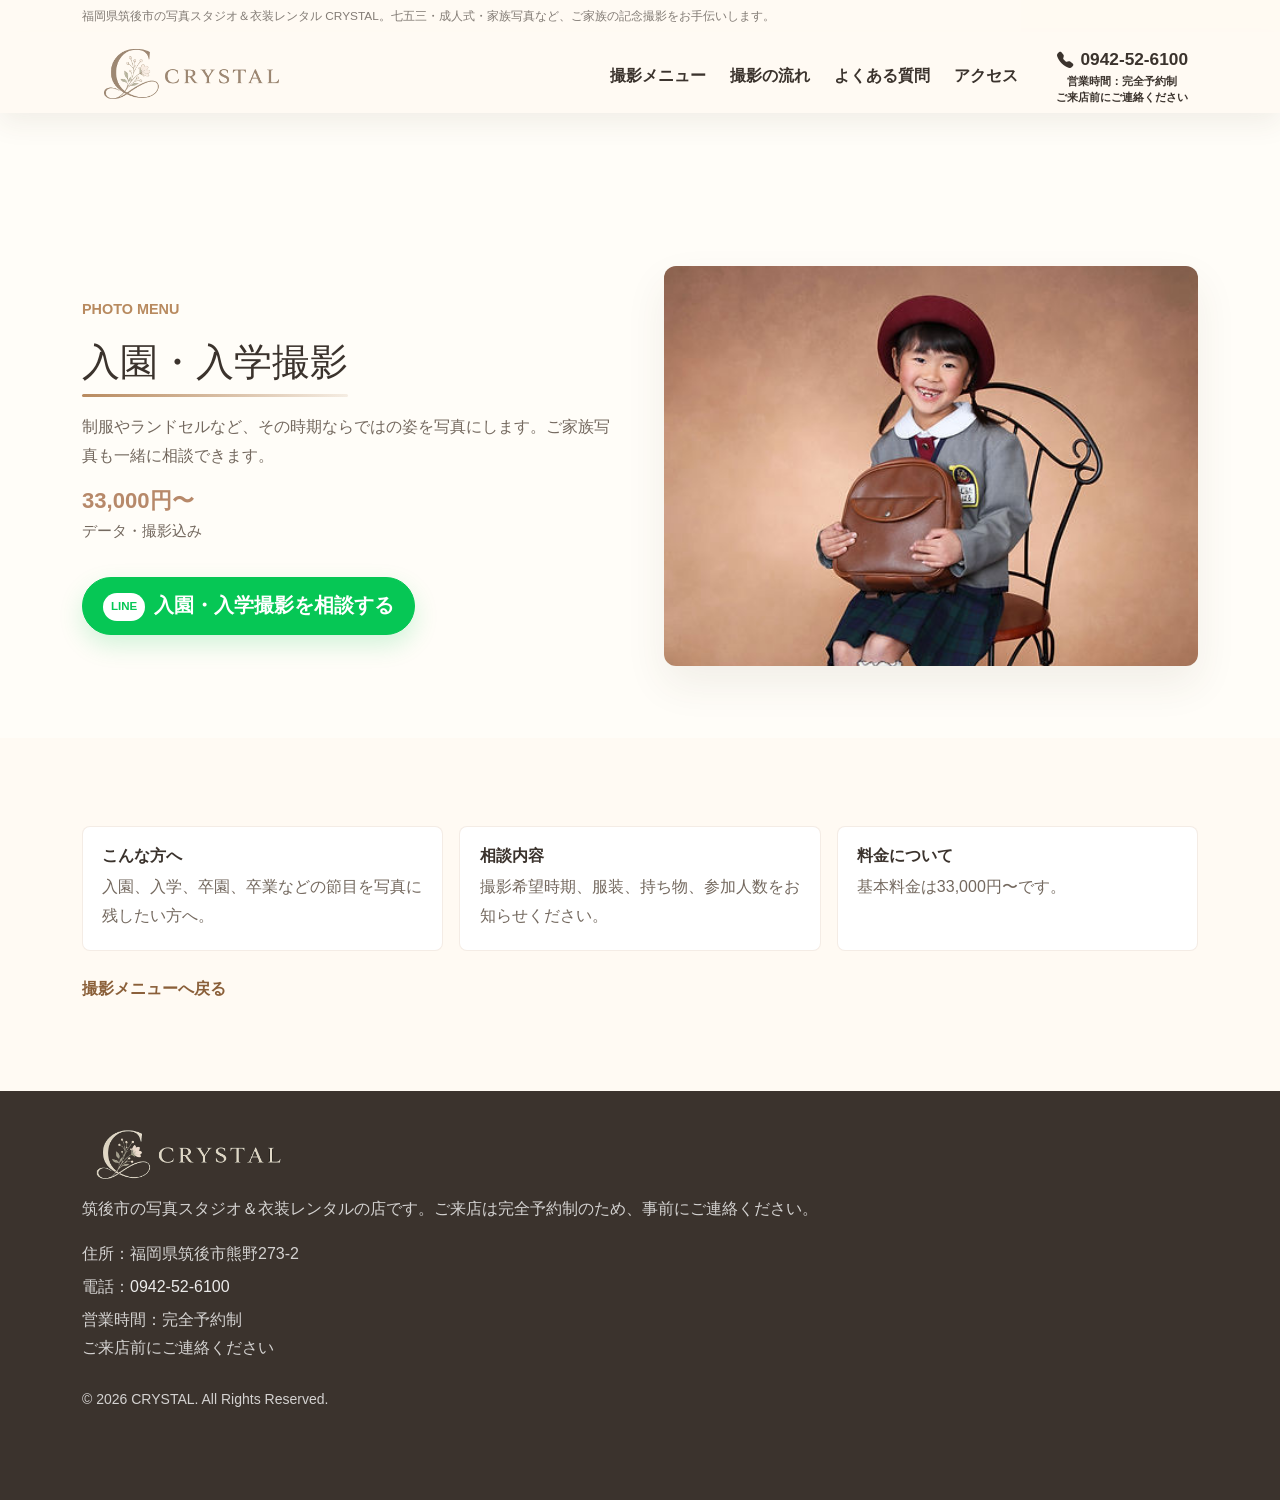
==== commit 55da2eef: "撮影メニューと子ページの表示を調整" ====
--- a/entrance.html
+++ b/entrance.html
@@ -14,6 +14,11 @@
 </head>
 
 <body id="top">
+  <div class="site-lead-bar" aria-label="CRYSTALの紹介文">
+    <div class="container">
+      <p>福岡県筑後市の写真スタジオ＆衣装レンタル CRYSTAL。七五三・成人式・家族写真など、ご家族の記念撮影をお手伝いします。</p>
+    </div>
+  </div>
   <header class="sticky-top">
     <nav class="navbar navbar-expand-lg" aria-label="主要ナビゲーション">
       <div class="container">
--- a/css/style.css
+++ b/css/style.css
@@ -130,12 +130,12 @@
 }
 
 .navbar-toggler[aria-expanded="true"] .navbar-toggler-icon::before {
-  top: 0;
+  top: .35rem;
   transform: rotate(45deg)
 }
 
 .navbar-toggler[aria-expanded="true"] .navbar-toggler-icon::after {
-  top: 0;
+  top: .5rem;
   transform: rotate(-45deg)
 }
 
@@ -196,7 +196,7 @@
   color: var(--line);
   font-size: .72rem;
   line-height: 1;
-  font-weight: 800;
+  font-weight: 700;
   vertical-align: middle
 }
 
@@ -396,6 +396,29 @@
   height: 3px;
   background: linear-gradient(90deg, var(--accent), rgba(184, 138, 95, .18));
   border-radius: 999px
+}
+
+#menu {
+  position: relative;
+  overflow: hidden
+}
+
+#menu::before {
+  content: "";
+  position: absolute;
+  top: 28px;
+  right: max(24px, calc((100vw - 1180px)/2));
+  width: min(280px, 34vw);
+  height: 58px;
+  border-radius: 999px;
+  background: repeating-linear-gradient(135deg, rgba(255, 183, 166, .34) 0 12px, rgba(255, 250, 243, .72) 12px 24px);
+  transform: rotate(-4deg);
+  pointer-events: none
+}
+
+#menu .container {
+  position: relative;
+  z-index: 1
 }
 
 .plan-name {
@@ -489,6 +512,427 @@
   font-weight: 800
 }
 
+.page-hero-large {
+  padding-bottom: 86px
+}
+
+.page-catch {
+  margin: 1rem 0;
+  color: var(--accent);
+  font-size: clamp(1.25rem, 2.4vw, 1.9rem);
+  font-weight: 800;
+  line-height: 1.45
+}
+
+.page-hero-photo {
+  aspect-ratio: 5/4;
+  border-radius: 16px
+}
+
+.page-hero-actions {
+  display: flex;
+  flex-wrap: wrap;
+  gap: 1rem;
+  align-items: center;
+  margin-top: 1.5rem
+}
+
+.page-anchor-link {
+  color: #8a5f39;
+  font-weight: 800
+}
+
+.page-story-section {
+  background: #fff
+}
+
+.page-story-copy {
+  color: var(--muted);
+  font-size: 1rem;
+  line-height: 2
+}
+
+.page-difference {
+  margin-top: 1.8rem;
+  padding: 1.4rem;
+  background: #fffdf8;
+  border-radius: 14px
+}
+
+.page-difference h3 {
+  margin-bottom: .85rem;
+  color: var(--ink);
+  font-size: 1rem;
+  font-weight: 800
+}
+
+.page-difference ul {
+  display: grid;
+  gap: .55rem;
+  margin: 0;
+  padding-left: 1.15rem
+}
+
+.page-gallery-section {
+  background: #fffdf8
+}
+
+.page-gallery-grid {
+  display: grid;
+  grid-template-columns: repeat(4, minmax(0, 1fr));
+  gap: 1rem
+}
+
+.page-gallery-item {
+  display: block;
+  width: 100%;
+  padding: 0;
+  border: 0;
+  background: transparent;
+  border-radius: 14px;
+  overflow: hidden;
+  cursor: zoom-in
+}
+
+.page-gallery-item:nth-child(1),
+.page-gallery-item:nth-child(6) {
+  grid-column: span 2;
+  grid-row: span 2
+}
+
+.page-gallery-item img {
+  width: 100%;
+  height: 100%;
+  min-height: 190px;
+  aspect-ratio: 1/1;
+  object-fit: cover;
+  object-position: top center;
+  transition: transform .35s ease
+}
+
+.page-gallery-item:nth-child(1) img,
+.page-gallery-item:nth-child(6) img {
+  min-height: 100%;
+  aspect-ratio: 1/1
+}
+
+.page-gallery-item:hover img {
+  transform: scale(1.035)
+}
+
+.shooting-info-grid {
+  display: grid;
+  grid-template-columns: repeat(4, minmax(0, 1fr));
+  gap: 1rem
+}
+
+.shooting-info-card {
+  padding: 1.45rem;
+  background: #fff;
+  border: 1px solid rgba(184, 138, 95, .16);
+  border-radius: 14px
+}
+
+.shooting-info-card h3 {
+  margin-bottom: .65rem;
+  color: var(--ink);
+  font-size: 1rem;
+  font-weight: 800
+}
+
+.shooting-info-card p {
+  margin-bottom: 0;
+  color: var(--muted);
+  line-height: 1.75
+}
+
+.price-section {
+  background: #fffdf8
+}
+
+.price-panel {
+  display: grid;
+  grid-template-columns: 1.3fr auto auto;
+  gap: 1.5rem;
+  align-items: center;
+  padding: clamp(1.4rem, 4vw, 2.4rem);
+  background: #fff;
+  border-radius: 18px;
+  box-shadow: 0 18px 42px rgba(80, 58, 38, .08)
+}
+
+.price-panel p {
+  margin-bottom: 0;
+  color: var(--muted);
+  line-height: 1.8
+}
+
+.price-box {
+  display: grid;
+  gap: .2rem;
+  min-width: 170px;
+  padding: 1rem 1.25rem;
+  background: #fffdf8;
+  border-radius: 14px;
+  text-align: center
+}
+
+.price-box strong {
+  color: var(--accent);
+  font-size: 1.6rem
+}
+
+.price-label {
+  color: var(--muted);
+  font-size: .8rem;
+  font-weight: 800
+}
+
+.gallery-modal {
+  position: fixed;
+  inset: 0;
+  z-index: 2000;
+  display: none;
+  align-items: center;
+  justify-content: center;
+  padding: 1.25rem;
+  background: rgba(34, 28, 22, .72)
+}
+
+.gallery-modal.is-open {
+  display: flex
+}
+
+.gallery-modal-inner {
+  position: relative;
+  max-width: min(980px, 94vw);
+  max-height: 88vh
+}
+
+.gallery-modal-img {
+  display: block;
+  max-width: 100%;
+  max-height: 88vh;
+  border-radius: 14px;
+  object-fit: contain;
+  box-shadow: 0 24px 60px rgba(0, 0, 0, .24)
+}
+
+.gallery-modal-close {
+  position: absolute;
+  top: -.9rem;
+  right: -.9rem;
+  display: grid;
+  place-items: center;
+  width: 42px;
+  height: 42px;
+  border: 0;
+  border-radius: 50%;
+  background: #fff;
+  color: var(--ink);
+  font-size: 1.4rem;
+  line-height: 1
+}
+
+.page-shichigosan {
+  --shichi-pink: #f6a7b8;
+  --shichi-yellow: #f6d57a;
+  --shichi-mint: #9ecdb8;
+  --shichi-coral: #d88a72
+}
+
+.page-shichigosan .site-lead-bar,
+.page-shichigosan header,
+.page-shichigosan .navbar {
+  background: #fffaf3
+}
+
+.shichi-hero {
+  position: relative;
+  overflow: hidden;
+  padding-top: clamp(42px, 7vw, 78px);
+  background: #fffaf3
+}
+
+.shichi-hero::before {
+  content: "753";
+  position: absolute;
+  right: max(1rem, calc((100vw - 1320px) / 2));
+  bottom: -2rem;
+  color: rgba(216, 138, 114, .12);
+  font-size: clamp(7rem, 18vw, 18rem);
+  font-weight: 900;
+  line-height: 1;
+  pointer-events: none
+}
+
+.shichi-hero::after {
+  content: "";
+  position: absolute;
+  inset: 0;
+  background: linear-gradient(135deg, rgba(246, 167, 184, .18) 0 25%, transparent 25% 50%, rgba(246, 167, 184, .14) 50% 75%, transparent 75%) 0 0/46px 46px;
+  pointer-events: none
+}
+
+.shichi-hero>.container {
+  position: relative;
+  z-index: 1
+}
+
+.page-shichigosan .shichi-hero .section-title {
+  display: inline;
+  padding: .08em .24em .16em;
+  background: linear-gradient(transparent 58%, rgba(246, 213, 122, .78) 58%);
+  font-size: clamp(2.8rem, 7vw, 5.7rem);
+  font-family: "Kaisei Tokumin", "Shippori Mincho B1", "Hiragino Mincho ProN", serif;
+  font-weight: 700;
+  letter-spacing: .06em;
+  font-feature-settings: "palt"
+}
+
+.page-shichigosan .page-catch {
+  color: #c96e79;
+  font-family: "Kaisei Tokumin", "Shippori Mincho B1", "Hiragino Mincho ProN", serif;
+  font-size: clamp(1.35rem, 2.8vw, 2.15rem);
+  font-weight: 700;
+  letter-spacing: .04em
+}
+
+.shichi-hero-tags {
+  display: flex;
+  flex-wrap: wrap;
+  gap: .65rem;
+  margin-top: 1.25rem
+}
+
+.shichi-hero-tags span {
+  display: inline-flex;
+  align-items: center;
+  justify-content: center;
+  min-height: 36px;
+  padding: .45rem .9rem;
+  background: #fff;
+  border: 2px solid rgba(216, 138, 114, .28);
+  border-radius: 999px;
+  color: #9b5b43;
+  font-size: .9rem;
+  font-weight: 800;
+  box-shadow: 0 10px 22px rgba(152, 93, 71, .08)
+}
+
+.shichi-photo-frame {
+  position: relative;
+  padding: .9rem;
+  border-radius: 30px;
+  background: #fff;
+  box-shadow: 0 24px 58px rgba(118, 76, 55, .13);
+  transform: rotate(1.2deg)
+}
+
+.shichi-photo-frame::before {
+  content: "";
+  position: absolute;
+  inset: -.55rem;
+  z-index: -1;
+  border: 3px solid rgba(158, 205, 184, .65);
+  border-radius: 34px;
+  transform: rotate(-2.4deg)
+}
+
+.shichi-photo-frame::after {
+  content: "";
+  position: absolute;
+  right: 1.6rem;
+  top: 1.45rem;
+  width: 92px;
+  height: 28px;
+  background: repeating-linear-gradient(-45deg, rgba(246, 213, 122, .82) 0 8px, rgba(255, 255, 255, .88) 8px 16px);
+  border-radius: 999px;
+  box-shadow: 0 8px 18px rgba(118, 76, 55, .1);
+  transform: rotate(10deg)
+}
+
+.shichi-photo-frame .page-hero-photo {
+  display: block;
+  border-radius: 24px;
+  box-shadow: none
+}
+
+.shichi-photo-frame p {
+  position: absolute;
+  left: 2rem;
+  bottom: 1.6rem;
+  margin: 0;
+  color: #fffdf8;
+  font-size: clamp(1.15rem, 2.2vw, 1.75rem);
+  font-weight: 900;
+  line-height: 1.1;
+  text-shadow: 0 3px 18px rgba(60, 40, 30, .4)
+}
+
+.page-shichigosan .page-story-section {
+  background: #fff;
+  background-image: radial-gradient(circle at 1px 1px, rgba(216, 138, 114, .18) 1px, transparent 0);
+  background-size: 22px 22px
+}
+
+.page-shichigosan .page-story-copy {
+  padding: clamp(1.2rem, 3vw, 2rem);
+  background: rgba(255, 250, 243, .9);
+  border-radius: 24px;
+  box-shadow: 0 18px 38px rgba(118, 76, 55, .08)
+}
+
+.page-shichigosan .page-gallery-section {
+  background: #fff7ed
+}
+
+.page-shichigosan .page-gallery-grid {
+  gap: 1.15rem
+}
+
+.page-shichigosan .page-gallery-item {
+  border: 8px solid #fff;
+  border-radius: 22px;
+  box-shadow: 0 16px 34px rgba(118, 76, 55, .12);
+  transform: rotate(var(--tilt, 0deg));
+  transition: transform .35s ease, box-shadow .35s ease
+}
+
+.page-shichigosan .page-gallery-item:nth-child(odd) {
+  --tilt: -1.2deg
+}
+
+.page-shichigosan .page-gallery-item:nth-child(even) {
+  --tilt: 1deg
+}
+
+.page-shichigosan .page-gallery-item:hover {
+  transform: rotate(0deg) translateY(-4px);
+  box-shadow: 0 22px 44px rgba(118, 76, 55, .16)
+}
+
+.page-shichigosan .shooting-info-section {
+  background: linear-gradient(180deg, #fff7ed 0, #fff 100%)
+}
+
+.page-shichigosan .shooting-info-card {
+  border: 0;
+  border-radius: 22px;
+  background: #fff;
+  box-shadow: 0 16px 34px rgba(118, 76, 55, .09)
+}
+
+.page-shichigosan .shooting-info-card h3 {
+  color: #b96e58
+}
+
+.page-shichigosan .price-panel {
+  border: 3px solid rgba(246, 213, 122, .62);
+  border-radius: 28px;
+  box-shadow: 0 20px 46px rgba(118, 76, 55, .12)
+}
+
 .studio-photo {
   width: 100%;
   height: auto;
@@ -594,6 +1038,22 @@
   min-height: 100%;
   padding: 1.5rem;
   overflow: hidden
+}
+
+.feature-card::before {
+  content: "";
+  position: absolute;
+  top: .5rem;
+  bottom: -24px;
+  right: -.45rem;
+  width: 220px;
+  height: auto;
+  background-image: url("../images/card.png");
+  background-repeat: no-repeat;
+  background-position: right bottom;
+  background-size: auto 104%;
+  opacity: .52;
+  pointer-events: none
 }
 
 .feature-number {
@@ -1326,24 +1786,160 @@
 }
 
 .menu-card {
+  position: relative;
   display: flex;
   flex-direction: column;
-  transition: transform .24s ease, box-shadow .24s ease
+  border: 2px solid color-mix(in srgb, var(--menu-accent, #e8b79f) 42%, #fff);
+  border-radius: 24px;
+  background: linear-gradient(180deg, color-mix(in srgb, var(--menu-accent, #e8b79f) 12%, #fff) 0%, #fff 58%);
+  box-shadow: 0 18px 36px rgba(80, 58, 38, .09);
+  isolation: isolate;
+  transition: transform .32s ease, box-shadow .32s ease, border-color .32s ease
+}
+
+.menu-card::before {
+  content: "";
+  position: absolute;
+  top: 12px;
+  left: 18px;
+  z-index: 2;
+  width: 76px;
+  height: 22px;
+  border-radius: 999px;
+  background: repeating-linear-gradient(135deg, color-mix(in srgb, var(--menu-accent, #e8b79f) 58%, #fff) 0 7px, rgba(255, 255, 255, .86) 7px 14px);
+  box-shadow: 0 8px 16px rgba(80, 58, 38, .08);
+  transform: rotate(-6deg);
+  pointer-events: none
+}
+
+.menu-card::after {
+  content: "PHOTO";
+  position: absolute;
+  top: 16px;
+  right: 16px;
+  z-index: 2;
+  padding: .18rem .62rem;
+  border-radius: 999px;
+  background: rgba(255, 255, 255, .88);
+  color: color-mix(in srgb, var(--menu-accent, #e8b79f) 70%, #7c5735);
+  font-size: .68rem;
+  font-weight: 900;
+  letter-spacing: .08em;
+  box-shadow: 0 8px 16px rgba(80, 58, 38, .08);
+  pointer-events: none
+}
+
+.menu-slide:nth-child(1) {
+  --menu-accent: #f2a88f
+}
+
+.menu-slide:nth-child(2) {
+  --menu-accent: #d7b48a
+}
+
+.menu-slide:nth-child(3) {
+  --menu-accent: #f0c26c
+}
+
+.menu-slide:nth-child(4) {
+  --menu-accent: #e8a9b8
+}
+
+.menu-slide:nth-child(5) {
+  --menu-accent: #a9c7a4
+}
+
+.menu-slide:nth-child(6) {
+  --menu-accent: #9fbfd4
+}
+
+.menu-slide:nth-child(7) {
+  --menu-accent: #c4a5d8
 }
 
 .menu-card:hover {
-  transform: none;
-  box-shadow: 0 14px 32px rgba(80, 58, 38, .06)
+  transform: translateY(-3px);
+  border-color: color-mix(in srgb, var(--menu-accent, #e8b79f) 62%, #fff);
+  box-shadow: 0 24px 44px rgba(80, 58, 38, .13)
+}
+
+.menu-card img {
+  width: calc(100% - 24px);
+  height: 230px;
+  margin: 12px 12px 0;
+  border-radius: 18px;
+  box-shadow: 0 12px 24px rgba(80, 58, 38, .1);
+  transition: transform .34s ease
+}
+
+.menu-card:hover img {
+  transform: scale(1.025)
+}
+
+@media (hover:none) {
+  .menu-card:hover {
+    transform: none;
+    border-color: color-mix(in srgb, var(--menu-accent, #e8b79f) 42%, #fff);
+    box-shadow: 0 18px 36px rgba(80, 58, 38, .09)
+  }
+
+  .menu-card:hover img {
+    transform: none
+  }
 }
 
 .menu-card .card-body {
   display: flex;
   flex: 1;
-  flex-direction: column
+  flex-direction: column;
+  align-items: flex-start;
+  gap: 0;
+  padding: 1.25rem 1.25rem 1.35rem;
+  text-align: left
+}
+
+.menu-card h3 {
+  margin-bottom: .9rem;
+  font-size: 1.26rem
 }
 
 .menu-card .card-body>p:first-of-type {
-  min-height: 5.6rem
+  min-height: 5.6rem;
+  color: #5f5148;
+  font-weight: 600
+}
+
+.menu-card h3::after {
+  height: 5px;
+  background: linear-gradient(90deg, var(--menu-accent, var(--accent)), rgba(255, 255, 255, .9));
+  box-shadow: 0 4px 0 color-mix(in srgb, var(--menu-accent, var(--accent)) 20%, transparent)
+}
+
+.plan-name {
+  width: fit-content;
+  padding: .18rem .7rem;
+  border-radius: 999px;
+  background: color-mix(in srgb, var(--menu-accent, #e8b79f) 18%, #fff);
+  color: #6f4d31;
+  font-size: .85rem
+}
+
+.plan-price {
+  color: color-mix(in srgb, var(--menu-accent, #e8b79f) 48%, #8a5f39);
+  font-size: 1.38rem;
+  line-height: 1.25
+}
+
+.menu-detail-link {
+  border: 0;
+  background: color-mix(in srgb, var(--menu-accent, #e8b79f) 86%, #fff);
+  color: #fff;
+  box-shadow: 0 10px 18px color-mix(in srgb, var(--menu-accent, #e8b79f) 28%, transparent)
+}
+
+.menu-detail-link:hover {
+  background: color-mix(in srgb, var(--menu-accent, #e8b79f) 76%, #8a5f39);
+  color: #fff
 }
 
 .menu-nav {
@@ -1355,14 +1951,14 @@
   width: 44px;
   height: 44px;
   padding: 0 0 .18rem;
-  border: 1px solid rgba(184, 138, 95, .35);
+  border: 2px solid rgba(184, 138, 95, .28);
   border-radius: 50%;
-  background: #fffaf3;
+  background: linear-gradient(180deg, #fff 0%, #fff1df 100%);
   color: var(--ink);
   font-family: Georgia, serif;
   font-size: 1.85rem;
   line-height: 0;
-  box-shadow: 0 10px 24px rgba(80, 58, 38, .08);
+  box-shadow: 0 12px 24px rgba(80, 58, 38, .11);
   transform: translateY(-50%)
 }
 
@@ -1397,9 +1993,19 @@
   color: rgba(255, 255, 255, .9)
 }
 
+@media (max-width:1199.98px) and (min-width:992px) {
+  .menu-slide {
+    flex-basis: calc((100% - 3rem)/3)
+  }
+}
+
 @media (max-width:991.98px) {
   .menu-slide {
     flex-basis: calc((100% - 1.5rem)/2)
+  }
+
+  .menu-card img {
+    height: 205px
   }
 
   #mainNav {
@@ -1625,11 +2231,67 @@
 
 @media (max-width:575.98px) {
   .menu-carousel {
-    padding: 0 2.9rem
+    padding: 0
+  }
+
+  .menu-track {
+    display: grid;
+    grid-template-columns: 1fr;
+    gap: 1.35rem;
+    width: 100%;
+    overflow: visible;
+    padding: .25rem .15rem 0;
+    scroll-snap-type: none
   }
 
   .menu-slide {
-    flex-basis: 100%
+    flex: none;
+    width: 100%;
+    min-width: 0;
+    scroll-snap-align: none
+  }
+
+  #menu::before {
+    top: 22px;
+    right: 16px;
+    width: 180px;
+    height: 42px
+  }
+
+  .menu-card {
+    border-radius: 20px
+  }
+
+  .menu-card img {
+    height: 160px;
+    border-radius: 15px
+  }
+
+  .menu-card::before {
+    width: 62px;
+    height: 18px
+  }
+
+  .menu-card .card-body {
+    align-items: center;
+    justify-content: space-between;
+    gap: 1rem;
+    text-align: center
+  }
+
+  .menu-card h3 {
+    margin-bottom: 0
+  }
+
+  .menu-card .card-body>p,
+  .menu-card .plan-name,
+  .menu-card .plan-price,
+  .menu-card .plan-note {
+    display: none
+  }
+
+  .menu-nav {
+    display: none
   }
 
   .scroll-cue {
@@ -1656,6 +2318,65 @@
 
   .page-summary {
     grid-template-columns: 1fr
+  }
+
+  .page-hero-actions {
+    align-items: stretch;
+    flex-direction: column
+  }
+
+  .page-gallery-grid {
+    grid-template-columns: repeat(2, minmax(0, 1fr));
+    gap: .75rem
+  }
+
+  .page-gallery-item:nth-child(1),
+  .page-gallery-item:nth-child(6) {
+    grid-column: span 2;
+    grid-row: span 1
+  }
+
+  .shooting-info-grid,
+  .price-panel {
+    grid-template-columns: 1fr
+  }
+
+  .price-panel {
+    align-items: stretch
+  }
+
+  .shichi-hero::after {
+    background-size: 34px 34px
+  }
+
+  .shichi-hero::before {
+    right: .5rem;
+    bottom: -.8rem;
+    font-size: 6.4rem
+  }
+
+  .shichi-photo-frame {
+    padding: .6rem;
+    border-radius: 22px;
+    transform: rotate(.6deg)
+  }
+
+  .shichi-photo-frame::before {
+    inset: -.35rem;
+    border-radius: 25px
+  }
+
+  .shichi-photo-frame::after {
+    right: 1rem;
+    top: 1rem;
+    width: 72px;
+    height: 22px
+  }
+
+  .page-shichigosan .page-gallery-item {
+    border-width: 5px;
+    border-radius: 16px;
+    transform: none
   }
 }
 
